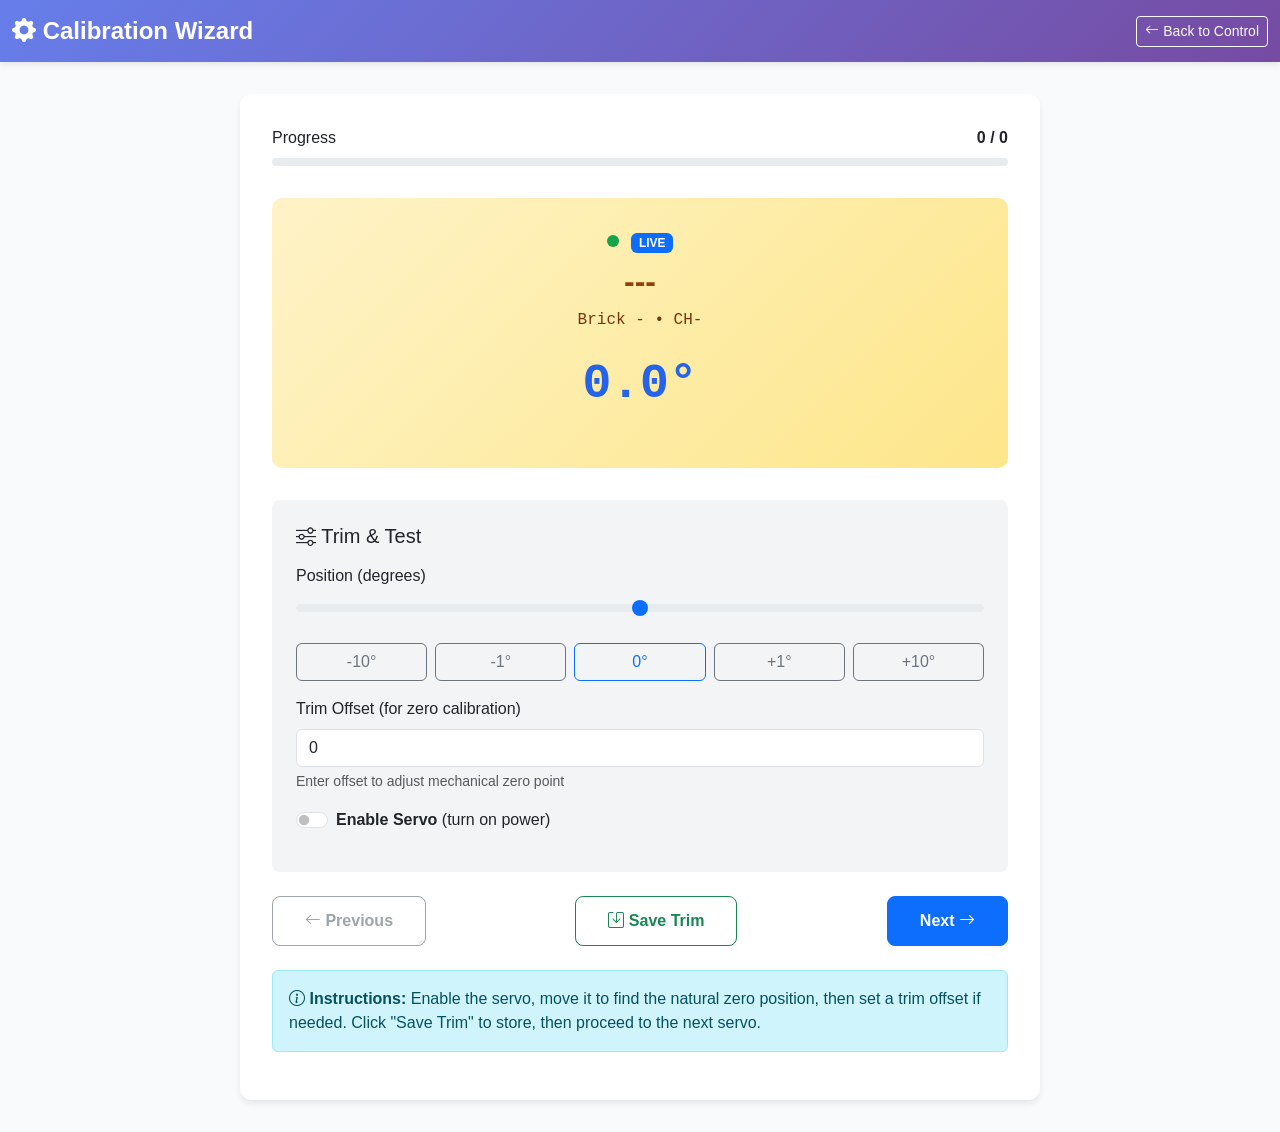
==== static/calibrate.html @ 328371ff "🤖 Initial commit: Professional Humanoid Robot Control System - Flask + Socket.IO real-time backend -" ====
<!doctype html>
<html lang="de">
<head>
  <meta charset="utf-8" />
  <meta name="viewport" content="width=device-width,initial-scale=1" />
  <title>Calibration Wizard - Humanoid</title>
  <link href="https://cdn.jsdelivr.net/npm/bootstrap@5.3.2/dist/css/bootstrap.min.css" rel="stylesheet">
  <link rel="stylesheet" href="https://cdn.jsdelivr.net/npm/bootstrap-icons@1.11.1/font/bootstrap-icons.css">
  <style>
    :root {
      --primary: #2563eb;
      --success: #16a34a;
      --bg: #f8fafc;
    }
    
    body { 
      padding: 0;
      margin: 0;
      background: var(--bg);
      font-family: -apple-system, BlinkMacSystemFont, 'Segoe UI', Roboto, sans-serif;
    }
    
    .navbar {
      background: linear-gradient(135deg, #667eea 0%, #764ba2 100%);
      box-shadow: 0 2px 8px rgba(0,0,0,0.1);
    }
    
    .navbar-brand {
      font-weight: 700;
      font-size: 1.5rem;
      color: white !important;
    }
    
    .wizard-container {
      max-width: 800px;
      margin: 2rem auto;
      background: white;
      border-radius: 12px;
      box-shadow: 0 4px 6px rgba(0,0,0,0.07);
      padding: 2rem;
    }
    
    .progress-container {
      margin-bottom: 2rem;
    }
    
    .servo-preview {
      background: linear-gradient(135deg, #fef3c7 0%, #fde68a 100%);
      border-radius: 10px;
      padding: 2rem;
      text-align: center;
      margin: 2rem 0;
    }
    
    .servo-preview h3 {
      font-size: 2rem;
      font-weight: 700;
      color: #92400e;
      margin-bottom: 0.5rem;
    }
    
    .servo-preview .meta {
      font-family: 'Courier New', monospace;
      color: #78350f;
    }
    
    .live-indicator {
      display: inline-block;
      width: 12px;
      height: 12px;
      background: #16a34a;
      border-radius: 50%;
      margin-right: 8px;
      animation: blink 1s infinite;
    }
    
    @keyframes blink {
      0%, 50% { opacity: 1; }
      51%, 100% { opacity: 0.3; }
    }
    
    .angle-display {
      font-size: 3rem;
      font-weight: 700;
      color: var(--primary);
      font-family: 'Courier New', monospace;
      margin: 1rem 0;
    }
    
    .trim-controls {
      background: #f3f4f6;
      border-radius: 8px;
      padding: 1.5rem;
      margin: 1.5rem 0;
    }
    
    .btn-wizard {
      padding: 0.75rem 2rem;
      font-weight: 600;
      border-radius: 8px;
    }
  </style>
</head>
<body>
  <nav class="navbar navbar-dark">
    <div class="container-fluid">
      <span class="navbar-brand">
        <i class="bi bi-gear-fill"></i> Calibration Wizard
      </span>
      <a href="/" class="btn btn-sm btn-outline-light">
        <i class="bi bi-arrow-left"></i> Back to Control
      </a>
    </div>
  </nav>

  <div class="wizard-container">
    <div class="progress-container">
      <div class="d-flex justify-content-between mb-2">
        <span>Progress</span>
        <span><strong id="progress-text">0 / 0</strong></span>
      </div>
      <div class="progress" style="height: 8px;">
        <div id="progress-bar" class="progress-bar bg-success" role="progressbar" style="width: 0%"></div>
      </div>
    </div>

    <div class="servo-preview">
      <div class="mb-2">
        <span class="live-indicator"></span>
        <span class="badge bg-primary">LIVE</span>
      </div>
      <h3 id="servo-name">---</h3>
      <div class="meta" id="servo-meta">Brick - • CH-</div>
      <div class="angle-display" id="angle-display">0.0°</div>
    </div>

    <div class="trim-controls">
      <h5 class="mb-3"><i class="bi bi-sliders"></i> Trim & Test</h5>
      
      <div class="mb-3">
        <label class="form-label">Position (degrees)</label>
        <input type="range" id="position-slider" class="form-range" min="-90" max="90" step="1" value="0">
      </div>
      
      <div class="row g-2 mb-3">
        <div class="col">
          <button class="btn btn-outline-secondary w-100" id="btn-minus-10">-10°</button>
        </div>
        <div class="col">
          <button class="btn btn-outline-secondary w-100" id="btn-minus-1">-1°</button>
        </div>
        <div class="col">
          <button class="btn btn-outline-primary w-100" id="btn-zero">0°</button>
        </div>
        <div class="col">
          <button class="btn btn-outline-secondary w-100" id="btn-plus-1">+1°</button>
        </div>
        <div class="col">
          <button class="btn btn-outline-secondary w-100" id="btn-plus-10">+10°</button>
        </div>
      </div>
      
      <div class="mb-3">
        <label class="form-label">Trim Offset (for zero calibration)</label>
        <input type="number" id="trim-input" class="form-control" value="0" step="0.5">
        <div class="form-text">Enter offset to adjust mechanical zero point</div>
      </div>
      
      <div class="form-check form-switch mb-3">
        <input class="form-check-input" type="checkbox" id="enable-servo">
        <label class="form-check-label" for="enable-servo">
          <strong>Enable Servo</strong> (turn on power)
        </label>
      </div>
    </div>

    <div class="d-flex justify-content-between mt-4">
      <button class="btn btn-outline-secondary btn-wizard" id="btn-prev" disabled>
        <i class="bi bi-arrow-left"></i> Previous
      </button>
      <button class="btn btn-outline-success btn-wizard" id="btn-save-trim">
        <i class="bi bi-save"></i> Save Trim
      </button>
      <button class="btn btn-primary btn-wizard" id="btn-next">
        Next <i class="bi bi-arrow-right"></i>
      </button>
    </div>

    <div class="alert alert-info mt-4" role="alert">
      <i class="bi bi-info-circle"></i>
      <strong>Instructions:</strong> 
      Enable the servo, move it to find the natural zero position, 
      then set a trim offset if needed. Click "Save Trim" to store, 
      then proceed to the next servo.
    </div>
  </div>

  <script src="https://cdn.socket.io/4.7.2/socket.io.min.js"></script>
  <script>
    const socket = io();
    
    const servoNameEl = document.getElementById("servo-name");
    const servoMetaEl = document.getElementById("servo-meta");
    const angleDisplayEl = document.getElementById("angle-display");
    const progressText = document.getElementById("progress-text");
    const progressBar = document.getElementById("progress-bar");
    const positionSlider = document.getElementById("position-slider");
    const trimInput = document.getElementById("trim-input");
    const enableCheckbox = document.getElementById("enable-servo");
    const btnPrev = document.getElementById("btn-prev");
    const btnNext = document.getElementById("btn-next");
    const btnSaveTrim = document.getElementById("btn-save-trim");
    const btnMinus10 = document.getElementById("btn-minus-10");
    const btnMinus1 = document.getElementById("btn-minus-1");
    const btnZero = document.getElementById("btn-zero");
    const btnPlus1 = document.getElementById("btn-plus-1");
    const btnPlus10 = document.getElementById("btn-plus-10");
    
    let servos = [];
    let currentIndex = 0;
    let trimData = {}; // name -> offset
    
    socket.on("config", (data) => {
      servos = Object.keys(data.servos).sort();
      if (servos.length > 0) {
        loadServo(0);
      }
      updateProgress();
    });
    
    socket.on("position_update", (data) => {
      if (servos[currentIndex] === data.name) {
        angleDisplayEl.textContent = `${data.position_deg.toFixed(1)}°`;
      }
    });
    
    socket.on("enable_update", (data) => {
      if (servos[currentIndex] === data.name) {
        enableCheckbox.checked = data.enabled;
      }
    });
    
    function loadServo(index) {
      currentIndex = index;
      const name = servos[index];
      
      // Request config for this servo
      socket.emit("get_positions");
      
      servoNameEl.textContent = name;
      servoMetaEl.textContent = `Servo ${index + 1} of ${servos.length}`;
      
      // Load trim if exists
      trimInput.value = trimData[name] || 0;
      
      // Reset position
      positionSlider.value = 0;
      angleDisplayEl.textContent = "0.0°";
      
      updateProgress();
      updateButtons();
    }
    
    function updateProgress() {
      const pct = servos.length > 0 ? ((currentIndex + 1) / servos.length * 100) : 0;
      progressBar.style.width = `${pct}%`;
      progressText.textContent = `${currentIndex + 1} / ${servos.length}`;
    }
    
    function updateButtons() {
      btnPrev.disabled = currentIndex === 0;
      btnNext.textContent = currentIndex === servos.length - 1 ? "Finish" : "Next";
    }
    
    function setPosition(deg) {
      const name = servos[currentIndex];
      positionSlider.value = deg;
      angleDisplayEl.textContent = `${deg.toFixed(1)}°`;
      socket.emit("set_position", {name, degree: deg});
    }
    
    positionSlider.addEventListener("input", () => {
      setPosition(parseFloat(positionSlider.value));
    });
    
    enableCheckbox.addEventListener("change", () => {
      const name = servos[currentIndex];
      socket.emit("set_enable", {name, enable: enableCheckbox.checked});
    });
    
    btnMinus10.addEventListener("click", () => {
      const current = parseFloat(positionSlider.value);
      setPosition(current - 10);
    });
    
    btnMinus1.addEventListener("click", () => {
      const current = parseFloat(positionSlider.value);
      setPosition(current - 1);
    });
    
    btnZero.addEventListener("click", () => {
      setPosition(0);
    });
    
    btnPlus1.addEventListener("click", () => {
      const current = parseFloat(positionSlider.value);
      setPosition(current + 1);
    });
    
    btnPlus10.addEventListener("click", () => {
      const current = parseFloat(positionSlider.value);
      setPosition(current + 10);
    });
    
    btnSaveTrim.addEventListener("click", () => {
      const name = servos[currentIndex];
      const trim = parseFloat(trimInput.value);
      trimData[name] = trim;
      
      // Save to localStorage
      localStorage.setItem("humanoid_trim", JSON.stringify(trimData));
      
      alert(`✓ Trim saved for ${name}: ${trim}°`);
    });
    
    btnPrev.addEventListener("click", () => {
      if (currentIndex > 0) {
        loadServo(currentIndex - 1);
      }
    });
    
    btnNext.addEventListener("click", () => {
      if (currentIndex < servos.length - 1) {
        loadServo(currentIndex + 1);
      } else {
        // Finish
        if (confirm("Calibration complete! Return to control panel?")) {
          window.location.href = "/";
        }
      }
    });
    
    // Load saved trim data
    const saved = localStorage.getItem("humanoid_trim");
    if (saved) {
      trimData = JSON.parse(saved);
    }
    
    console.log("Calibration wizard initialized");
  </script>
</body>
</html>
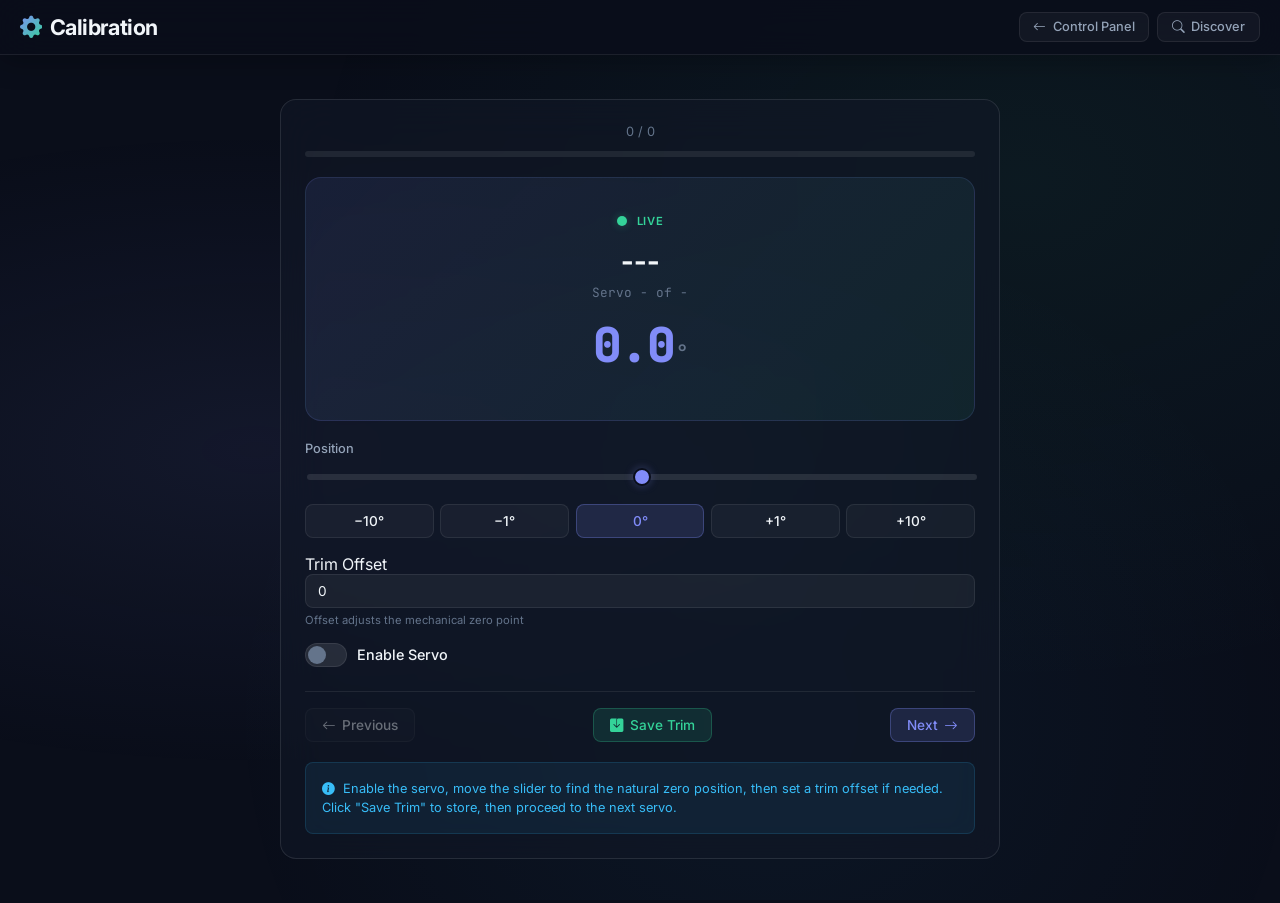
==== commit b98bcf38: "Claude Recooked" ====
--- a/static/calibrate.html
+++ b/static/calibrate.html
@@ -3,202 +3,220 @@
 <head>
   <meta charset="utf-8" />
   <meta name="viewport" content="width=device-width,initial-scale=1" />
-  <title>Calibration Wizard - Humanoid</title>
-  <link href="https://cdn.jsdelivr.net/npm/bootstrap@5.3.2/dist/css/bootstrap.min.css" rel="stylesheet">
+  <title>Pib — Calibration</title>
   <link rel="stylesheet" href="https://cdn.jsdelivr.net/npm/bootstrap-icons@1.11.1/font/bootstrap-icons.css">
+  <link rel="stylesheet" href="/static/common.css">
   <style>
-    :root {
-      --primary: #2563eb;
-      --success: #16a34a;
-      --bg: #f8fafc;
-    }
-    
-    body { 
-      padding: 0;
-      margin: 0;
-      background: var(--bg);
-      font-family: -apple-system, BlinkMacSystemFont, 'Segoe UI', Roboto, sans-serif;
-    }
-    
-    .navbar {
-      background: linear-gradient(135deg, #667eea 0%, #764ba2 100%);
-      box-shadow: 0 2px 8px rgba(0,0,0,0.1);
-    }
-    
-    .navbar-brand {
+    .wizard-wrap {
+      max-width: 720px;
+      margin: 1.5rem auto;
+    }
+
+    .step-label {
+      text-align: center;
+      font-size: 0.8rem;
+      color: var(--text-muted);
+      margin-bottom: 0.75rem;
+    }
+
+    .servo-hero {
+      text-align: center;
+      padding: 2rem;
+      border-radius: var(--radius-lg);
+      background: linear-gradient(135deg, rgba(129,140,248,0.1) 0%, rgba(52,211,153,0.08) 100%);
+      border: 1px solid rgba(129,140,248,0.15);
+      margin: 1.25rem 0;
+    }
+
+    .servo-hero .live-dot {
+      display: inline-block;
+      width: 10px;
+      height: 10px;
+      background: var(--success);
+      border-radius: 50%;
+      margin-right: 6px;
+      animation: statusPulse 2s infinite;
+      box-shadow: 0 0 8px var(--success-glow);
+    }
+
+    .servo-hero .live-badge {
+      display: inline-flex;
+      align-items: center;
+      gap: 4px;
+      font-size: 0.7rem;
+      font-weight: 600;
+      letter-spacing: 0.05em;
+      text-transform: uppercase;
+      color: var(--success);
+      margin-bottom: 0.75rem;
+    }
+
+    .servo-hero h2 {
+      font-size: 1.75rem;
       font-weight: 700;
-      font-size: 1.5rem;
-      color: white !important;
-    }
-    
-    .wizard-container {
-      max-width: 800px;
-      margin: 2rem auto;
-      background: white;
-      border-radius: 12px;
-      box-shadow: 0 4px 6px rgba(0,0,0,0.07);
-      padding: 2rem;
-    }
-    
-    .progress-container {
-      margin-bottom: 2rem;
-    }
-    
-    .servo-preview {
-      background: linear-gradient(135deg, #fef3c7 0%, #fde68a 100%);
-      border-radius: 10px;
-      padding: 2rem;
-      text-align: center;
-      margin: 2rem 0;
-    }
-    
-    .servo-preview h3 {
-      font-size: 2rem;
-      font-weight: 700;
-      color: #92400e;
+      color: var(--text-primary);
+      margin: 0.25rem 0 0.4rem;
+    }
+
+    .servo-hero .meta-text {
+      font-family: 'JetBrains Mono', monospace;
+      font-size: 0.8rem;
+      color: var(--text-muted);
+    }
+
+    .angle-big {
+      font-size: 3rem;
+      font-weight: 800;
+      color: var(--accent);
+      font-family: 'JetBrains Mono', monospace;
+      letter-spacing: -0.04em;
+      margin: 0.75rem 0;
+    }
+
+    .angle-big .unit { font-size: 1.5rem; color: var(--text-muted); }
+
+    .controls-section {
+      margin: 1.25rem 0;
+    }
+
+    .controls-section label {
+      display: block;
+      font-size: 0.8rem;
+      font-weight: 500;
+      color: var(--text-secondary);
       margin-bottom: 0.5rem;
     }
-    
-    .servo-preview .meta {
-      font-family: 'Courier New', monospace;
-      color: #78350f;
-    }
-    
-    .live-indicator {
-      display: inline-block;
-      width: 12px;
-      height: 12px;
-      background: #16a34a;
-      border-radius: 50%;
-      margin-right: 8px;
-      animation: blink 1s infinite;
-    }
-    
-    @keyframes blink {
-      0%, 50% { opacity: 1; }
-      51%, 100% { opacity: 0.3; }
-    }
-    
-    .angle-display {
-      font-size: 3rem;
-      font-weight: 700;
-      color: var(--primary);
-      font-family: 'Courier New', monospace;
+
+    .nudge-group {
+      display: flex;
+      gap: 0.4rem;
+      margin: 0.75rem 0;
+    }
+    .nudge-group .btn-glass { flex: 1; justify-content: center; }
+
+    .trim-section {
       margin: 1rem 0;
     }
-    
-    .trim-controls {
-      background: #f3f4f6;
-      border-radius: 8px;
-      padding: 1.5rem;
-      margin: 1.5rem 0;
-    }
-    
-    .btn-wizard {
-      padding: 0.75rem 2rem;
-      font-weight: 600;
-      border-radius: 8px;
-    }
+
+    .trim-section .helper {
+      font-size: 0.7rem;
+      color: var(--text-muted);
+      margin-top: 0.3rem;
+    }
+
+    .enable-row {
+      display: flex;
+      align-items: center;
+      gap: 0.6rem;
+      margin: 1rem 0;
+    }
+
+    .enable-row span {
+      font-weight: 500;
+      font-size: 0.9rem;
+    }
+
+    .wizard-nav {
+      display: flex;
+      justify-content: space-between;
+      align-items: center;
+      margin-top: 1.5rem;
+      padding-top: 1rem;
+      border-top: 1px solid var(--border);
+    }
+
+    .info-box {
+      margin-top: 1.25rem;
+      padding: 1rem;
+      border-radius: var(--radius-sm);
+      background: rgba(56, 189, 248, 0.08);
+      border: 1px solid rgba(56, 189, 248, 0.15);
+      font-size: 0.8rem;
+      color: var(--info);
+      line-height: 1.5;
+    }
+
+    .info-box i { margin-right: 4px; }
   </style>
 </head>
 <body>
-  <nav class="navbar navbar-dark">
-    <div class="container-fluid">
+  <nav class="navbar">
+    <div style="display:flex;align-items:center;justify-content:space-between;width:100%">
       <span class="navbar-brand">
-        <i class="bi bi-gear-fill"></i> Calibration Wizard
+        <i class="bi bi-gear-fill"></i> Calibration
       </span>
-      <a href="/" class="btn btn-sm btn-outline-light">
-        <i class="bi bi-arrow-left"></i> Back to Control
-      </a>
+      <div class="nav-links">
+        <a href="/" class="nav-link-btn"><i class="bi bi-arrow-left"></i> Control Panel</a>
+        <a href="/discover" class="nav-link-btn"><i class="bi bi-search"></i> Discover</a>
+      </div>
     </div>
   </nav>
 
-  <div class="wizard-container">
-    <div class="progress-container">
-      <div class="d-flex justify-content-between mb-2">
-        <span>Progress</span>
-        <span><strong id="progress-text">0 / 0</strong></span>
+  <div class="content-wrap">
+    <div class="wizard-wrap">
+      <div class="glass-card">
+        <!-- Progress -->
+        <div class="step-label" id="progress-text">0 / 0</div>
+        <div class="progress-dark">
+          <div class="bar" id="progress-bar" style="width:0%"></div>
+        </div>
+
+        <!-- Servo Hero -->
+        <div class="servo-hero">
+          <div class="live-badge"><span class="live-dot"></span> LIVE</div>
+          <h2 id="servo-name">---</h2>
+          <div class="meta-text" id="servo-meta">Servo - of -</div>
+          <div class="angle-big"><span id="angle-display">0.0</span><span class="unit">°</span></div>
+        </div>
+
+        <!-- Controls -->
+        <div class="controls-section">
+          <label>Position</label>
+          <input type="range" id="position-slider" class="range-dark" min="-90" max="90" step="1" value="0">
+        </div>
+
+        <div class="nudge-group">
+          <button class="btn-glass" id="btn-minus-10">−10°</button>
+          <button class="btn-glass" id="btn-minus-1">−1°</button>
+          <button class="btn-glass btn-accent" id="btn-zero">0°</button>
+          <button class="btn-glass" id="btn-plus-1">+1°</button>
+          <button class="btn-glass" id="btn-plus-10">+10°</button>
+        </div>
+
+        <div class="trim-section">
+          <label>Trim Offset</label>
+          <input type="number" id="trim-input" class="form-control-dark" value="0" step="0.5" style="width:100%">
+          <div class="helper">Offset adjusts the mechanical zero point</div>
+        </div>
+
+        <div class="enable-row">
+          <label class="toggle-switch">
+            <input type="checkbox" id="enable-servo">
+            <span class="toggle-slider"></span>
+          </label>
+          <span>Enable Servo</span>
+        </div>
+
+        <!-- Navigation -->
+        <div class="wizard-nav">
+          <button class="btn-glass" id="btn-prev" disabled><i class="bi bi-arrow-left"></i> Previous</button>
+          <button class="btn-glass btn-success-glass" id="btn-save-trim"><i class="bi bi-save-fill"></i> Save Trim</button>
+          <button class="btn-glass btn-accent" id="btn-next">Next <i class="bi bi-arrow-right"></i></button>
+        </div>
+
+        <div class="info-box">
+          <i class="bi bi-info-circle-fill"></i>
+          Enable the servo, move the slider to find the natural zero position,
+          then set a trim offset if needed. Click "Save Trim" to store, then proceed to the next servo.
+        </div>
       </div>
-      <div class="progress" style="height: 8px;">
-        <div id="progress-bar" class="progress-bar bg-success" role="progressbar" style="width: 0%"></div>
-      </div>
-    </div>
-
-    <div class="servo-preview">
-      <div class="mb-2">
-        <span class="live-indicator"></span>
-        <span class="badge bg-primary">LIVE</span>
-      </div>
-      <h3 id="servo-name">---</h3>
-      <div class="meta" id="servo-meta">Brick - • CH-</div>
-      <div class="angle-display" id="angle-display">0.0°</div>
-    </div>
-
-    <div class="trim-controls">
-      <h5 class="mb-3"><i class="bi bi-sliders"></i> Trim & Test</h5>
-      
-      <div class="mb-3">
-        <label class="form-label">Position (degrees)</label>
-        <input type="range" id="position-slider" class="form-range" min="-90" max="90" step="1" value="0">
-      </div>
-      
-      <div class="row g-2 mb-3">
-        <div class="col">
-          <button class="btn btn-outline-secondary w-100" id="btn-minus-10">-10°</button>
-        </div>
-        <div class="col">
-          <button class="btn btn-outline-secondary w-100" id="btn-minus-1">-1°</button>
-        </div>
-        <div class="col">
-          <button class="btn btn-outline-primary w-100" id="btn-zero">0°</button>
-        </div>
-        <div class="col">
-          <button class="btn btn-outline-secondary w-100" id="btn-plus-1">+1°</button>
-        </div>
-        <div class="col">
-          <button class="btn btn-outline-secondary w-100" id="btn-plus-10">+10°</button>
-        </div>
-      </div>
-      
-      <div class="mb-3">
-        <label class="form-label">Trim Offset (for zero calibration)</label>
-        <input type="number" id="trim-input" class="form-control" value="0" step="0.5">
-        <div class="form-text">Enter offset to adjust mechanical zero point</div>
-      </div>
-      
-      <div class="form-check form-switch mb-3">
-        <input class="form-check-input" type="checkbox" id="enable-servo">
-        <label class="form-check-label" for="enable-servo">
-          <strong>Enable Servo</strong> (turn on power)
-        </label>
-      </div>
-    </div>
-
-    <div class="d-flex justify-content-between mt-4">
-      <button class="btn btn-outline-secondary btn-wizard" id="btn-prev" disabled>
-        <i class="bi bi-arrow-left"></i> Previous
-      </button>
-      <button class="btn btn-outline-success btn-wizard" id="btn-save-trim">
-        <i class="bi bi-save"></i> Save Trim
-      </button>
-      <button class="btn btn-primary btn-wizard" id="btn-next">
-        Next <i class="bi bi-arrow-right"></i>
-      </button>
-    </div>
-
-    <div class="alert alert-info mt-4" role="alert">
-      <i class="bi bi-info-circle"></i>
-      <strong>Instructions:</strong> 
-      Enable the servo, move it to find the natural zero position, 
-      then set a trim offset if needed. Click "Save Trim" to store, 
-      then proceed to the next servo.
     </div>
   </div>
 
   <script src="https://cdn.socket.io/4.7.2/socket.io.min.js"></script>
   <script>
     const socket = io();
-    
+
     const servoNameEl = document.getElementById("servo-name");
     const servoMetaEl = document.getElementById("servo-meta");
     const angleDisplayEl = document.getElementById("angle-display");
@@ -210,143 +228,95 @@
     const btnPrev = document.getElementById("btn-prev");
     const btnNext = document.getElementById("btn-next");
     const btnSaveTrim = document.getElementById("btn-save-trim");
-    const btnMinus10 = document.getElementById("btn-minus-10");
-    const btnMinus1 = document.getElementById("btn-minus-1");
-    const btnZero = document.getElementById("btn-zero");
-    const btnPlus1 = document.getElementById("btn-plus-1");
-    const btnPlus10 = document.getElementById("btn-plus-10");
-    
+
     let servos = [];
     let currentIndex = 0;
-    let trimData = {}; // name -> offset
-    
+    let trimData = {};
+
     socket.on("config", (data) => {
       servos = Object.keys(data.servos).sort();
-      if (servos.length > 0) {
-        loadServo(0);
+      if (servos.length > 0) loadServo(0);
+      updateProgress();
+    });
+
+    socket.on("position_update", (d) => {
+      if (servos[currentIndex] === d.name) {
+        angleDisplayEl.textContent = d.position_deg.toFixed(1);
       }
-      updateProgress();
-    });
-    
-    socket.on("position_update", (data) => {
-      if (servos[currentIndex] === data.name) {
-        angleDisplayEl.textContent = `${data.position_deg.toFixed(1)}°`;
+    });
+
+    socket.on("enable_update", (d) => {
+      if (servos[currentIndex] === d.name) {
+        enableCheckbox.checked = d.enabled;
       }
     });
-    
-    socket.on("enable_update", (data) => {
-      if (servos[currentIndex] === data.name) {
-        enableCheckbox.checked = data.enabled;
-      }
-    });
-    
-    function loadServo(index) {
-      currentIndex = index;
-      const name = servos[index];
-      
-      // Request config for this servo
+
+    function loadServo(idx) {
+      currentIndex = idx;
+      const name = servos[idx];
       socket.emit("get_positions");
-      
-      servoNameEl.textContent = name;
-      servoMetaEl.textContent = `Servo ${index + 1} of ${servos.length}`;
-      
-      // Load trim if exists
+      servoNameEl.textContent = name.replace(/_/g, " ");
+      servoMetaEl.textContent = `Servo ${idx + 1} of ${servos.length}`;
       trimInput.value = trimData[name] || 0;
-      
-      // Reset position
       positionSlider.value = 0;
-      angleDisplayEl.textContent = "0.0°";
-      
+      angleDisplayEl.textContent = "0.0";
       updateProgress();
       updateButtons();
     }
-    
+
     function updateProgress() {
       const pct = servos.length > 0 ? ((currentIndex + 1) / servos.length * 100) : 0;
       progressBar.style.width = `${pct}%`;
       progressText.textContent = `${currentIndex + 1} / ${servos.length}`;
     }
-    
+
     function updateButtons() {
       btnPrev.disabled = currentIndex === 0;
-      btnNext.textContent = currentIndex === servos.length - 1 ? "Finish" : "Next";
-    }
-    
-    function setPosition(deg) {
+      btnNext.innerHTML = currentIndex === servos.length - 1
+        ? 'Finish <i class="bi bi-check-circle-fill"></i>'
+        : 'Next <i class="bi bi-arrow-right"></i>';
+    }
+
+    function setPos(deg) {
       const name = servos[currentIndex];
       positionSlider.value = deg;
-      angleDisplayEl.textContent = `${deg.toFixed(1)}°`;
-      socket.emit("set_position", {name, degree: deg});
-    }
-    
-    positionSlider.addEventListener("input", () => {
-      setPosition(parseFloat(positionSlider.value));
-    });
-    
+      angleDisplayEl.textContent = deg.toFixed(1);
+      socket.emit("set_position", { name, degree: deg });
+    }
+
+    positionSlider.addEventListener("input", () => setPos(parseFloat(positionSlider.value)));
     enableCheckbox.addEventListener("change", () => {
-      const name = servos[currentIndex];
-      socket.emit("set_enable", {name, enable: enableCheckbox.checked});
-    });
-    
-    btnMinus10.addEventListener("click", () => {
-      const current = parseFloat(positionSlider.value);
-      setPosition(current - 10);
-    });
-    
-    btnMinus1.addEventListener("click", () => {
-      const current = parseFloat(positionSlider.value);
-      setPosition(current - 1);
-    });
-    
-    btnZero.addEventListener("click", () => {
-      setPosition(0);
-    });
-    
-    btnPlus1.addEventListener("click", () => {
-      const current = parseFloat(positionSlider.value);
-      setPosition(current + 1);
-    });
-    
-    btnPlus10.addEventListener("click", () => {
-      const current = parseFloat(positionSlider.value);
-      setPosition(current + 10);
-    });
-    
+      socket.emit("set_enable", { name: servos[currentIndex], enable: enableCheckbox.checked });
+    });
+
+    document.getElementById("btn-minus-10").addEventListener("click", () => setPos(parseFloat(positionSlider.value) - 10));
+    document.getElementById("btn-minus-1").addEventListener("click", () => setPos(parseFloat(positionSlider.value) - 1));
+    document.getElementById("btn-zero").addEventListener("click", () => setPos(0));
+    document.getElementById("btn-plus-1").addEventListener("click", () => setPos(parseFloat(positionSlider.value) + 1));
+    document.getElementById("btn-plus-10").addEventListener("click", () => setPos(parseFloat(positionSlider.value) + 10));
+
     btnSaveTrim.addEventListener("click", () => {
       const name = servos[currentIndex];
       const trim = parseFloat(trimInput.value);
       trimData[name] = trim;
-      
-      // Save to localStorage
       localStorage.setItem("humanoid_trim", JSON.stringify(trimData));
-      
-      alert(`✓ Trim saved for ${name}: ${trim}°`);
-    });
-    
-    btnPrev.addEventListener("click", () => {
-      if (currentIndex > 0) {
-        loadServo(currentIndex - 1);
-      }
-    });
-    
+      socket.emit("set_trim", { name, trim });
+      alert(`✓ Trim saved for ${name.replace(/_/g, " ")}: ${trim}°`);
+    });
+
+    btnPrev.addEventListener("click", () => { if (currentIndex > 0) loadServo(currentIndex - 1); });
     btnNext.addEventListener("click", () => {
       if (currentIndex < servos.length - 1) {
         loadServo(currentIndex + 1);
       } else {
-        // Finish
         if (confirm("Calibration complete! Return to control panel?")) {
           window.location.href = "/";
         }
       }
     });
-    
-    // Load saved trim data
+
     const saved = localStorage.getItem("humanoid_trim");
-    if (saved) {
-      trimData = JSON.parse(saved);
-    }
-    
-    console.log("Calibration wizard initialized");
+    if (saved) trimData = JSON.parse(saved);
   </script>
 </body>
 </html>
--- a/static/common.css
+++ b/static/common.css
@@ -0,0 +1,562 @@
+/* PibUi Design System — Dark Glassmorphism Theme */
+@import url('https://fonts.googleapis.com/css2?family=Inter:wght@300;400;500;600;700;800&family=JetBrains+Mono:wght@400;500;600&display=swap');
+
+:root {
+  /* Core palette */
+  --bg-primary: #0a0e1a;
+  --bg-secondary: #111827;
+  --bg-tertiary: #1a2035;
+  --surface: rgba(255, 255, 255, 0.04);
+  --surface-hover: rgba(255, 255, 255, 0.08);
+  --surface-active: rgba(255, 255, 255, 0.12);
+  --border: rgba(255, 255, 255, 0.08);
+  --border-hover: rgba(255, 255, 255, 0.15);
+
+  /* Glass */
+  --glass-bg: rgba(17, 24, 39, 0.6);
+  --glass-border: rgba(255, 255, 255, 0.1);
+  --glass-blur: 20px;
+
+  /* Text */
+  --text-primary: #f1f5f9;
+  --text-secondary: #94a3b8;
+  --text-muted: #64748b;
+  --text-accent: #818cf8;
+
+  /* Accents */
+  --accent: #818cf8;
+  --accent-hover: #a5b4fc;
+  --accent-glow: rgba(129, 140, 248, 0.3);
+  --success: #34d399;
+  --success-glow: rgba(52, 211, 153, 0.3);
+  --danger: #f87171;
+  --danger-glow: rgba(248, 113, 113, 0.3);
+  --warning: #fbbf24;
+  --warning-glow: rgba(251, 191, 36, 0.3);
+  --info: #38bdf8;
+  --info-glow: rgba(56, 189, 248, 0.3);
+
+  /* Sizing */
+  --radius-sm: 8px;
+  --radius-md: 12px;
+  --radius-lg: 16px;
+  --radius-xl: 20px;
+}
+
+* { box-sizing: border-box; }
+
+body {
+  margin: 0;
+  padding: 0;
+  background: var(--bg-primary);
+  color: var(--text-primary);
+  font-family: 'Inter', -apple-system, BlinkMacSystemFont, sans-serif;
+  min-height: 100vh;
+  -webkit-font-smoothing: antialiased;
+}
+
+/* Subtle background mesh */
+body::before {
+  content: '';
+  position: fixed;
+  inset: 0;
+  background:
+    radial-gradient(ellipse at 20% 50%, rgba(129, 140, 248, 0.08) 0%, transparent 50%),
+    radial-gradient(ellipse at 80% 20%, rgba(52, 211, 153, 0.06) 0%, transparent 50%),
+    radial-gradient(ellipse at 60% 80%, rgba(56, 189, 248, 0.05) 0%, transparent 50%);
+  pointer-events: none;
+  z-index: 0;
+}
+
+/* ─── Navbar ─── */
+.navbar {
+  background: rgba(10, 14, 26, 0.85);
+  backdrop-filter: blur(var(--glass-blur));
+  -webkit-backdrop-filter: blur(var(--glass-blur));
+  border-bottom: 1px solid var(--border);
+  box-shadow: 0 4px 30px rgba(0, 0, 0, 0.3);
+  padding: 0.75rem 1.25rem;
+  position: sticky;
+  top: 0;
+  z-index: 1000;
+}
+
+.navbar-brand {
+  font-weight: 700;
+  font-size: 1.35rem;
+  color: var(--text-primary) !important;
+  letter-spacing: -0.02em;
+  display: flex;
+  align-items: center;
+  gap: 0.5rem;
+}
+
+.navbar-brand i {
+  background: linear-gradient(135deg, var(--accent), var(--success));
+  -webkit-background-clip: text;
+  -webkit-text-fill-color: transparent;
+  font-size: 1.4rem;
+}
+
+.nav-links {
+  display: flex;
+  align-items: center;
+  gap: 0.5rem;
+}
+
+.nav-link-btn {
+  display: inline-flex;
+  align-items: center;
+  gap: 0.4rem;
+  padding: 0.4rem 0.85rem;
+  border-radius: var(--radius-sm);
+  border: 1px solid var(--border);
+  background: var(--surface);
+  color: var(--text-secondary);
+  font-size: 0.8rem;
+  font-weight: 500;
+  text-decoration: none;
+  transition: all 0.2s ease;
+}
+
+.nav-link-btn:hover {
+  background: var(--surface-hover);
+  border-color: var(--border-hover);
+  color: var(--text-primary);
+}
+
+.nav-link-btn.active {
+  background: rgba(129, 140, 248, 0.15);
+  border-color: rgba(129, 140, 248, 0.3);
+  color: var(--accent);
+}
+
+/* ─── Glass Card ─── */
+.glass-card {
+  background: var(--glass-bg);
+  backdrop-filter: blur(var(--glass-blur));
+  -webkit-backdrop-filter: blur(var(--glass-blur));
+  border: 1px solid var(--glass-border);
+  border-radius: var(--radius-lg);
+  padding: 1.5rem;
+  position: relative;
+  z-index: 1;
+}
+
+.glass-card-sm {
+  padding: 1rem;
+  border-radius: var(--radius-md);
+}
+
+/* ─── Status Badge ─── */
+.status-badge {
+  display: inline-flex;
+  align-items: center;
+  gap: 0.4rem;
+  padding: 0.35rem 0.75rem;
+  border-radius: 20px;
+  font-size: 0.75rem;
+  font-weight: 600;
+  letter-spacing: 0.02em;
+}
+
+.status-badge .dot {
+  width: 8px;
+  height: 8px;
+  border-radius: 50%;
+  animation: statusPulse 2s ease-in-out infinite;
+}
+
+.status-connected { background: rgba(52, 211, 153, 0.15); color: var(--success); }
+.status-connected .dot { background: var(--success); box-shadow: 0 0 8px var(--success-glow); }
+
+.status-disconnected { background: rgba(248, 113, 113, 0.15); color: var(--danger); }
+.status-disconnected .dot { background: var(--danger); box-shadow: 0 0 8px var(--danger-glow); }
+
+.status-mock { background: rgba(251, 191, 36, 0.15); color: var(--warning); }
+.status-mock .dot { background: var(--warning); box-shadow: 0 0 8px var(--warning-glow); }
+
+@keyframes statusPulse {
+  0%, 100% { opacity: 1; transform: scale(1); }
+  50% { opacity: 0.5; transform: scale(0.85); }
+}
+
+/* ─── Buttons ─── */
+.btn-glass {
+  display: inline-flex;
+  align-items: center;
+  gap: 0.4rem;
+  padding: 0.5rem 1rem;
+  border-radius: var(--radius-sm);
+  border: 1px solid var(--border);
+  background: var(--surface);
+  color: var(--text-primary);
+  font-family: 'Inter', sans-serif;
+  font-size: 0.85rem;
+  font-weight: 500;
+  cursor: pointer;
+  transition: all 0.2s ease;
+}
+
+.btn-glass:hover {
+  background: var(--surface-hover);
+  border-color: var(--border-hover);
+  transform: translateY(-1px);
+}
+
+.btn-glass:active { transform: translateY(0); }
+
+.btn-glass:disabled {
+  opacity: 0.4;
+  cursor: not-allowed;
+  transform: none;
+}
+
+.btn-accent {
+  background: rgba(129, 140, 248, 0.15);
+  border-color: rgba(129, 140, 248, 0.3);
+  color: var(--accent);
+}
+.btn-accent:hover {
+  background: rgba(129, 140, 248, 0.25);
+  border-color: rgba(129, 140, 248, 0.5);
+  box-shadow: 0 0 20px var(--accent-glow);
+}
+
+.btn-success-glass {
+  background: rgba(52, 211, 153, 0.12);
+  border-color: rgba(52, 211, 153, 0.25);
+  color: var(--success);
+}
+.btn-success-glass:hover {
+  background: rgba(52, 211, 153, 0.2);
+  border-color: rgba(52, 211, 153, 0.4);
+  box-shadow: 0 0 20px var(--success-glow);
+}
+
+.btn-warning-glass {
+  background: rgba(251, 191, 36, 0.12);
+  border-color: rgba(251, 191, 36, 0.25);
+  color: var(--warning);
+}
+.btn-warning-glass:hover {
+  background: rgba(251, 191, 36, 0.2);
+  border-color: rgba(251, 191, 36, 0.4);
+  box-shadow: 0 0 20px var(--warning-glow);
+}
+
+.btn-info-glass {
+  background: rgba(56, 189, 248, 0.12);
+  border-color: rgba(56, 189, 248, 0.25);
+  color: var(--info);
+}
+.btn-info-glass:hover {
+  background: rgba(56, 189, 248, 0.2);
+  border-color: rgba(56, 189, 248, 0.4);
+  box-shadow: 0 0 20px var(--info-glow);
+}
+
+.btn-danger-glass {
+  background: rgba(248, 113, 113, 0.12);
+  border-color: rgba(248, 113, 113, 0.25);
+  color: var(--danger);
+}
+.btn-danger-glass:hover {
+  background: rgba(248, 113, 113, 0.2);
+  border-color: rgba(248, 113, 113, 0.4);
+  box-shadow: 0 0 20px var(--danger-glow);
+}
+
+/* Emergency stop */
+.btn-emergency {
+  display: inline-flex;
+  align-items: center;
+  gap: 0.5rem;
+  padding: 0.65rem 1.5rem;
+  border-radius: var(--radius-sm);
+  border: 2px solid var(--danger);
+  background: rgba(248, 113, 113, 0.15);
+  color: var(--danger);
+  font-family: 'Inter', sans-serif;
+  font-size: 0.9rem;
+  font-weight: 700;
+  letter-spacing: 0.05em;
+  cursor: pointer;
+  transition: all 0.2s ease;
+  animation: emergencyGlow 3s ease-in-out infinite;
+}
+
+.btn-emergency:hover {
+  background: rgba(248, 113, 113, 0.3);
+  box-shadow: 0 0 30px var(--danger-glow);
+  transform: scale(1.03);
+}
+
+@keyframes emergencyGlow {
+  0%, 100% { box-shadow: 0 0 10px rgba(248, 113, 113, 0.2); }
+  50% { box-shadow: 0 0 25px rgba(248, 113, 113, 0.35); }
+}
+
+/* ─── Group Badges ─── */
+.group-badge {
+  display: inline-flex;
+  align-items: center;
+  padding: 0.15rem 0.55rem;
+  border-radius: 10px;
+  font-size: 0.65rem;
+  font-weight: 600;
+  letter-spacing: 0.04em;
+  text-transform: uppercase;
+}
+
+.group-left { background: rgba(56, 189, 248, 0.15); color: var(--info); }
+.group-right { background: rgba(244, 114, 182, 0.15); color: #f472b6; }
+.group-hand { background: rgba(52, 211, 153, 0.15); color: var(--success); }
+.group-arm { background: rgba(251, 191, 36, 0.15); color: var(--warning); }
+.group-head { background: rgba(167, 139, 250, 0.15); color: #a78bfa; }
+
+/* ─── Form Controls (Dark) ─── */
+.form-control-dark {
+  background: rgba(255, 255, 255, 0.05);
+  border: 1px solid var(--border);
+  border-radius: var(--radius-sm);
+  color: var(--text-primary);
+  font-family: 'Inter', sans-serif;
+  padding: 0.5rem 0.75rem;
+  font-size: 0.85rem;
+  transition: all 0.2s;
+}
+
+.form-control-dark:focus {
+  outline: none;
+  border-color: var(--accent);
+  box-shadow: 0 0 0 3px var(--accent-glow);
+  background: rgba(255, 255, 255, 0.08);
+}
+
+.form-control-dark::placeholder { color: var(--text-muted); }
+
+.select-dark {
+  background: rgba(255, 255, 255, 0.05);
+  border: 1px solid var(--border);
+  border-radius: var(--radius-sm);
+  color: var(--text-primary);
+  font-family: 'Inter', sans-serif;
+  padding: 0.5rem 0.75rem;
+  font-size: 0.85rem;
+  cursor: pointer;
+}
+
+.select-dark option { background: var(--bg-secondary); color: var(--text-primary); }
+
+/* ─── Custom Range Slider ─── */
+.range-dark {
+  -webkit-appearance: none;
+  appearance: none;
+  width: 100%;
+  height: 6px;
+  background: rgba(255, 255, 255, 0.1);
+  border-radius: 3px;
+  outline: none;
+  transition: background 0.2s;
+}
+
+.range-dark::-webkit-slider-thumb {
+  -webkit-appearance: none;
+  appearance: none;
+  width: 18px;
+  height: 18px;
+  border-radius: 50%;
+  background: var(--accent);
+  border: 2px solid var(--bg-primary);
+  box-shadow: 0 0 10px var(--accent-glow);
+  cursor: pointer;
+  transition: all 0.2s;
+}
+
+.range-dark::-webkit-slider-thumb:hover {
+  transform: scale(1.15);
+  box-shadow: 0 0 18px var(--accent-glow);
+}
+
+.range-dark::-moz-range-thumb {
+  width: 18px;
+  height: 18px;
+  border-radius: 50%;
+  background: var(--accent);
+  border: 2px solid var(--bg-primary);
+  box-shadow: 0 0 10px var(--accent-glow);
+  cursor: pointer;
+}
+
+/* ─── Toggle Switch ─── */
+.toggle-switch {
+  position: relative;
+  width: 42px;
+  height: 24px;
+  flex-shrink: 0;
+}
+
+.toggle-switch input {
+  opacity: 0;
+  width: 0;
+  height: 0;
+}
+
+.toggle-slider {
+  position: absolute;
+  cursor: pointer;
+  inset: 0;
+  background: rgba(255, 255, 255, 0.1);
+  border-radius: 12px;
+  transition: all 0.3s ease;
+  border: 1px solid var(--border);
+}
+
+.toggle-slider::before {
+  content: '';
+  position: absolute;
+  height: 18px;
+  width: 18px;
+  left: 2px;
+  bottom: 2px;
+  background: var(--text-muted);
+  border-radius: 50%;
+  transition: all 0.3s ease;
+}
+
+.toggle-switch input:checked + .toggle-slider {
+  background: rgba(52, 211, 153, 0.25);
+  border-color: rgba(52, 211, 153, 0.4);
+}
+
+.toggle-switch input:checked + .toggle-slider::before {
+  transform: translateX(18px);
+  background: var(--success);
+  box-shadow: 0 0 8px var(--success-glow);
+}
+
+/* ─── Progress Bar ─── */
+.progress-dark {
+  height: 6px;
+  background: rgba(255, 255, 255, 0.08);
+  border-radius: 3px;
+  overflow: hidden;
+}
+
+.progress-dark .bar {
+  height: 100%;
+  background: linear-gradient(90deg, var(--accent), var(--success));
+  border-radius: 3px;
+  transition: width 0.4s ease;
+}
+
+/* ─── Section Headers ─── */
+.section-title {
+  font-size: 0.85rem;
+  font-weight: 600;
+  color: var(--text-secondary);
+  letter-spacing: 0.04em;
+  text-transform: uppercase;
+  margin-bottom: 1rem;
+  display: flex;
+  align-items: center;
+  gap: 0.5rem;
+}
+
+.section-title i {
+  color: var(--accent);
+}
+
+/* ─── Mono Text ─── */
+.mono {
+  font-family: 'JetBrains Mono', 'Courier New', monospace;
+}
+
+/* ─── Content Container ─── */
+.content-wrap {
+  position: relative;
+  z-index: 1;
+  max-width: 1440px;
+  margin: 0 auto;
+  padding: 1.25rem;
+}
+
+/* ─── Footer ─── */
+.footer {
+  text-align: center;
+  color: var(--text-muted);
+  font-size: 0.75rem;
+  padding: 2rem 0;
+  position: relative;
+  z-index: 1;
+}
+
+/* ─── Animations ─── */
+@keyframes fadeInUp {
+  from { opacity: 0; transform: translateY(15px); }
+  to { opacity: 1; transform: translateY(0); }
+}
+
+@keyframes pendingPulse {
+  0% { box-shadow: 0 0 0 0 var(--accent-glow); }
+  70% { box-shadow: 0 0 0 8px transparent; }
+  100% { box-shadow: 0 0 0 0 transparent; }
+}
+
+@keyframes errorShake {
+  0%, 100% { transform: translateX(0); }
+  20%, 60% { transform: translateX(-4px); }
+  40%, 80% { transform: translateX(4px); }
+}
+
+.card-pending {
+  animation: pendingPulse 1.5s infinite !important;
+  opacity: 0.6;
+  pointer-events: none;
+}
+
+.card-error {
+  animation: errorShake 0.4s ease-in-out !important;
+  border-color: var(--danger) !important;
+}
+
+.animate-in {
+  animation: fadeInUp 0.4s ease forwards;
+}
+
+/* ─── Current Badge ─── */
+.current-badge {
+  display: inline-flex;
+  align-items: center;
+  gap: 0.35rem;
+  padding: 0.3rem 0.7rem;
+  border-radius: 16px;
+  font-size: 0.75rem;
+  font-weight: 500;
+  background: rgba(56, 189, 248, 0.12);
+  color: var(--info);
+  border: 1px solid rgba(56, 189, 248, 0.2);
+}
+
+/* ─── Spinner ─── */
+.spinner-sm {
+  display: inline-block;
+  width: 14px;
+  height: 14px;
+  border: 2px solid transparent;
+  border-top-color: currentColor;
+  border-radius: 50%;
+  animation: spin 0.6s linear infinite;
+}
+
+@keyframes spin {
+  to { transform: rotate(360deg); }
+}
+
+/* ─── Responsive ─── */
+@media (max-width: 768px) {
+  .content-wrap { padding: 0.75rem; }
+  .glass-card { padding: 1rem; }
+  .navbar { padding: 0.5rem 0.75rem; }
+}
